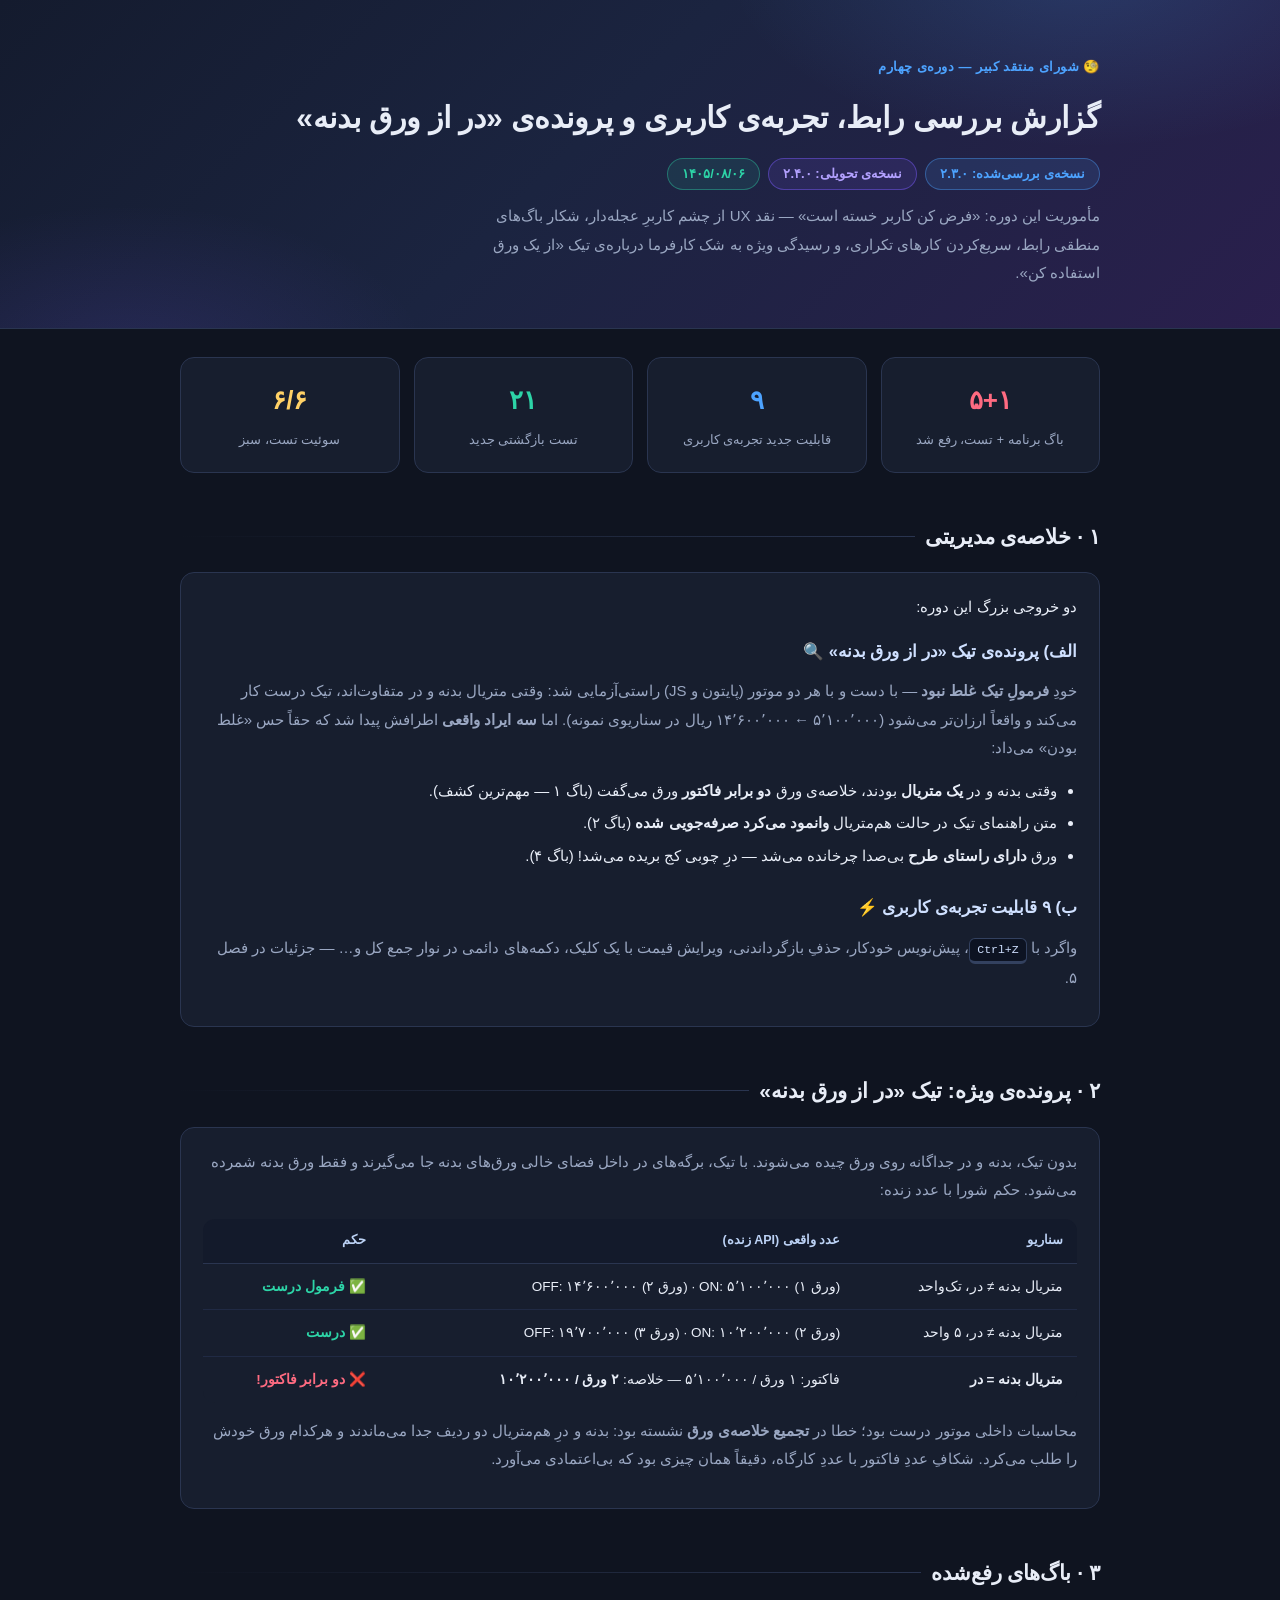
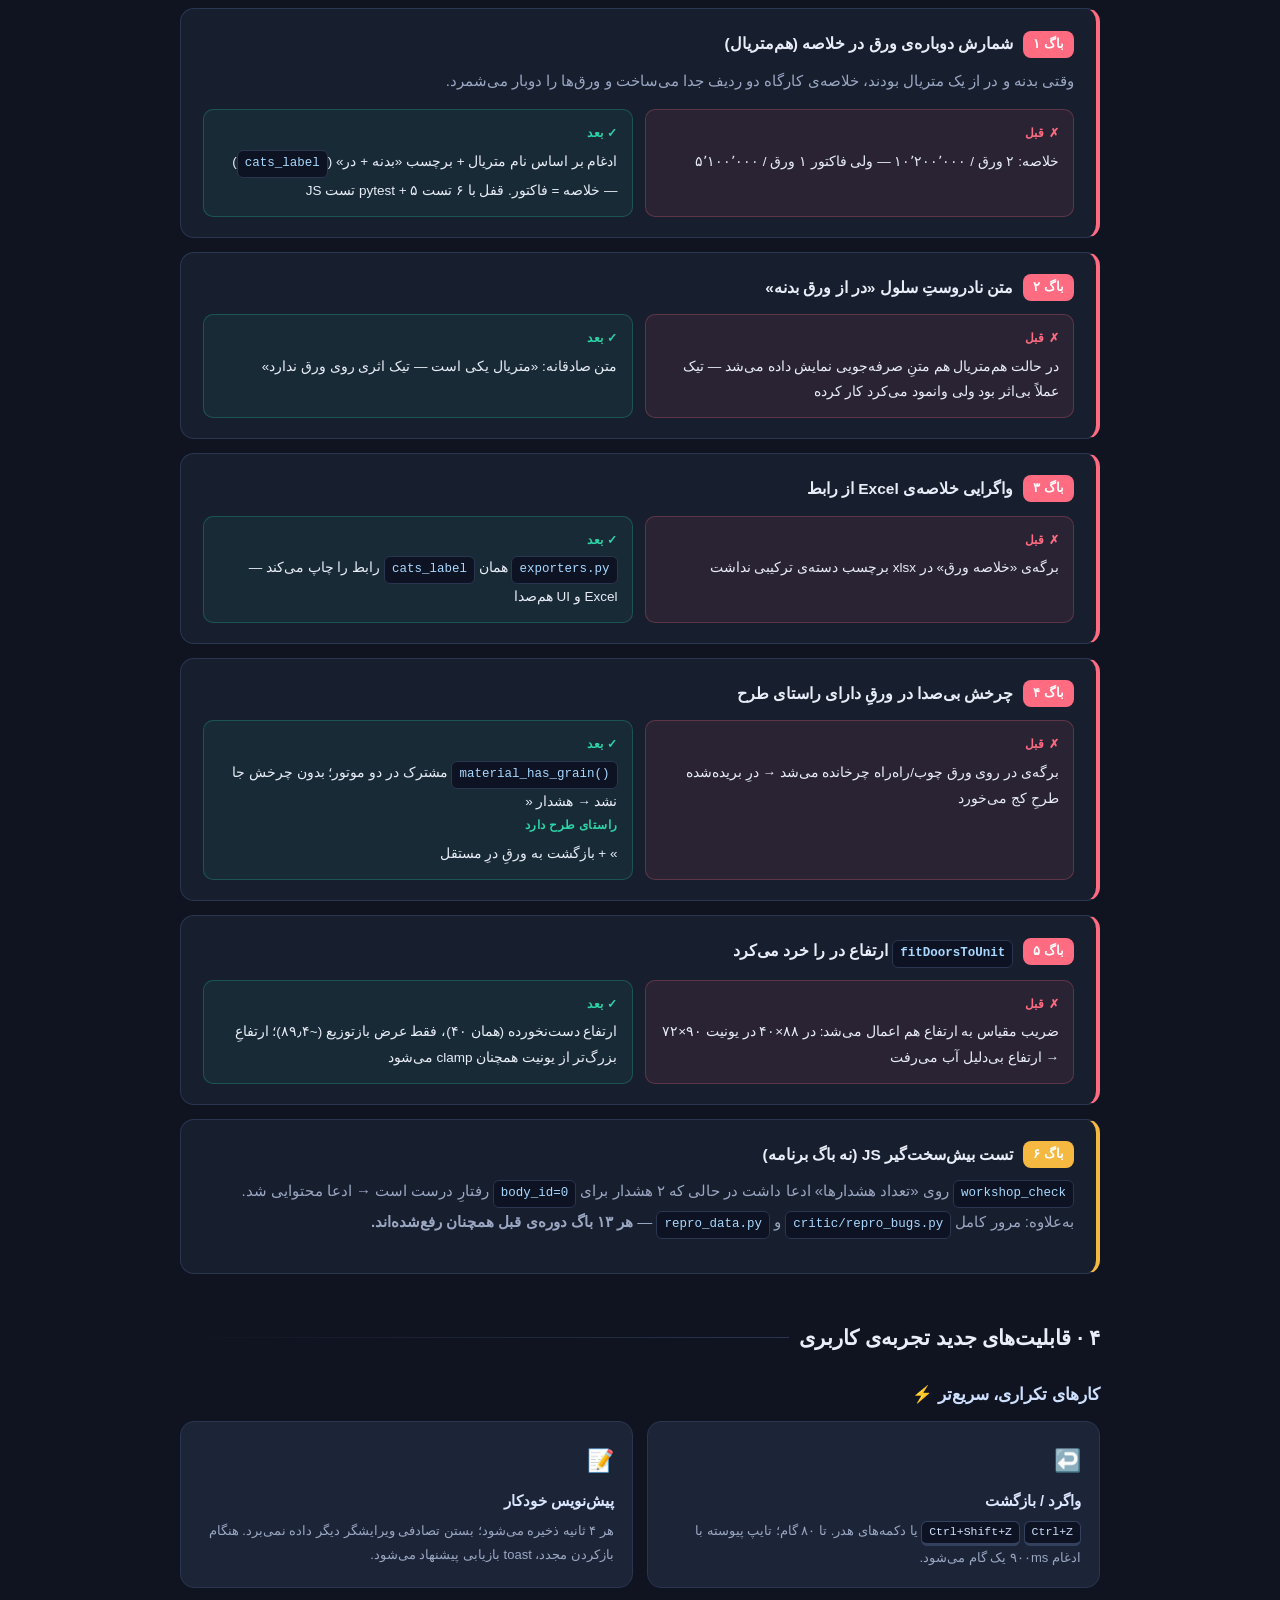
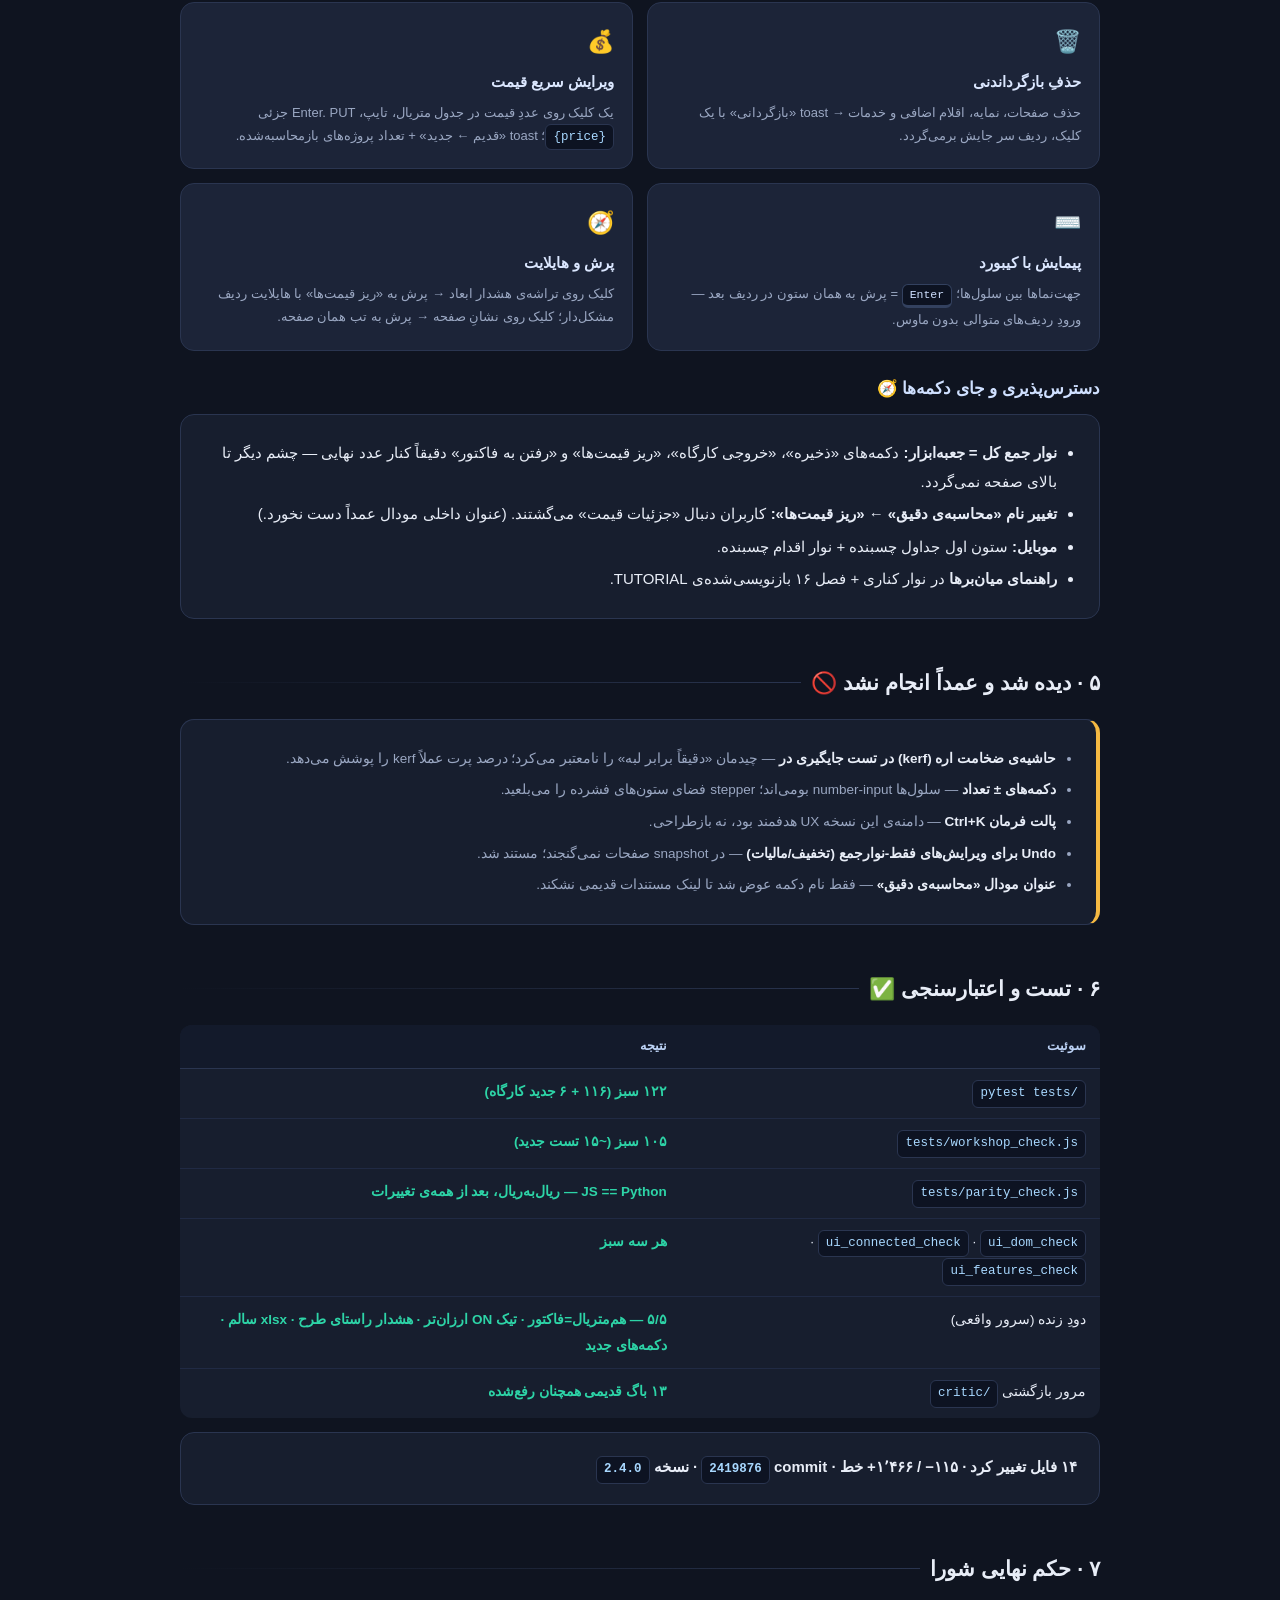
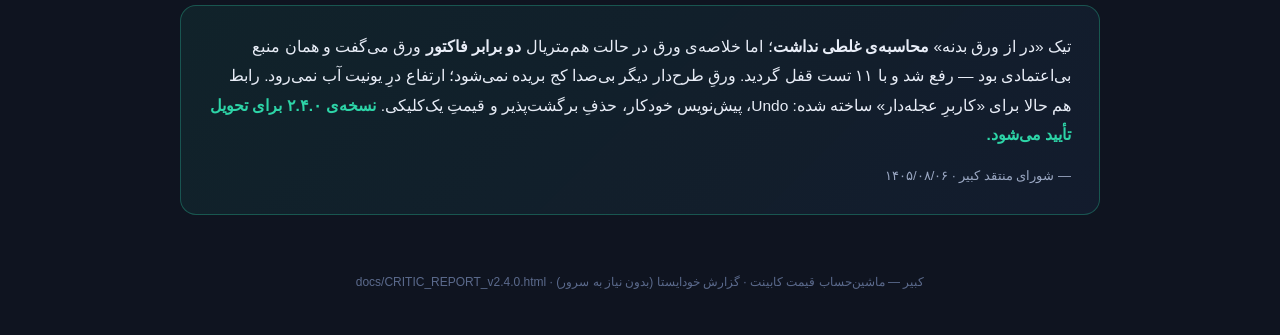
==== docs/CRITIC_REPORT_v2.4.0.html @ 5276d3ba "ui/ux tst1" ====
<!DOCTYPE html>
<html lang="fa" dir="rtl">
<head>
<meta charset="UTF-8">
<meta name="viewport" content="width=device-width, initial-scale=1.0">
<title>گزارش شورای منتقد — کبیر ۲.۴.۰</title>
<style>
  :root{
    --bg:#0f1420; --card:#171e2e; --card2:#1c2438; --line:#2a3550;
    --txt:#e8edf7; --mut:#9aa7c2; --acc:#4da3ff; --acc2:#7c5cff;
    --ok:#2dd4a7; --warn:#f5b942; --bad:#ff6b81; --gold:#ffd166;
  }
  *{box-sizing:border-box;margin:0;padding:0}
  body{
    background:var(--bg); color:var(--txt); line-height:1.9;
    font-family:"Vazirmatn","Segoe UI",Tahoma,"Iranian Sans",sans-serif;
    font-size:15px; padding-bottom:60px;
  }
  .wrap{max-width:960px;margin:0 auto;padding:0 20px}
  /* ── hero ── */
  .hero{
    background:linear-gradient(135deg,#141b2e 0%,#1b2440 45%,#2a1f4d 100%);
    border-bottom:1px solid var(--line); padding:52px 0 40px; position:relative; overflow:hidden;
  }
  .hero::before{
    content:""; position:absolute; inset:0;
    background:radial-gradient(600px 300px at 85% -10%, rgba(77,163,255,.18), transparent 60%),
               radial-gradient(500px 260px at 10% 110%, rgba(124,92,255,.14), transparent 60%);
  }
  .hero .wrap{position:relative}
  .kicker{color:var(--acc);font-weight:700;letter-spacing:.5px;font-size:13px}
  h1{font-size:30px;margin:8px 0 6px;font-weight:800}
  .ver{display:inline-flex;align-items:center;gap:8px;margin-top:6px}
  .pill{
    background:rgba(77,163,255,.12);border:1px solid rgba(77,163,255,.4);color:var(--acc);
    border-radius:999px;padding:3px 14px;font-size:13px;font-weight:700;
  }
  .pill.g{background:rgba(45,212,167,.1);border-color:rgba(45,212,167,.4);color:var(--ok)}
  .pill.p{background:rgba(124,92,255,.12);border-color:rgba(124,92,255,.45);color:#b3a1ff}
  .hero p{color:var(--mut);max-width:640px;margin-top:12px}
  /* ── stat cards ── */
  .stats{display:grid;grid-template-columns:repeat(4,1fr);gap:14px;margin:28px 0 8px}
  .stat{
    background:var(--card);border:1px solid var(--line);border-radius:14px;
    padding:18px 16px;text-align:center;
  }
  .stat b{display:block;font-size:26px;font-weight:800}
  .stat span{color:var(--mut);font-size:12.5px}
  .stat .c1{color:var(--bad)} .stat .c2{color:var(--acc)} .stat .c3{color:var(--ok)} .stat .c4{color:var(--gold)}
  /* ── sections ── */
  section{margin-top:44px}
  h2{
    font-size:21px;font-weight:800;margin-bottom:16px;
    display:flex;align-items:center;gap:10px;
  }
  h2::after{content:"";flex:1;height:1px;background:linear-gradient(to left,var(--line),transparent)}
  h3{font-size:16.5px;margin:22px 0 10px;color:#cfe0ff}
  p.lead{color:var(--mut);margin-bottom:14px}
  .card{
    background:var(--card);border:1px solid var(--line);border-radius:14px;
    padding:20px 22px;margin-bottom:14px;
  }
  /* ── bug cards ── */
  .bug{border-right:4px solid var(--bad)}
  .bug .bh{display:flex;align-items:center;gap:10px;flex-wrap:wrap;margin-bottom:8px}
  .bnum{
    background:var(--bad);color:#fff;font-weight:800;border-radius:8px;
    padding:1px 10px;font-size:13px;
  }
  .btitle{font-weight:800;font-size:15.5px}
  .ba{display:grid;grid-template-columns:1fr 1fr;gap:12px;margin-top:12px}
  .ba>div{border-radius:10px;padding:12px 14px;font-size:13.5px}
  .before{background:rgba(255,107,129,.08);border:1px solid rgba(255,107,129,.25)}
  .after{background:rgba(45,212,167,.07);border:1px solid rgba(45,212,167,.25)}
  .ba b{display:block;margin-bottom:4px;font-size:12px;letter-spacing:.4px}
  .before b{color:var(--bad)} .after b{color:var(--ok)}
  code{
    background:#0d1322;border:1px solid var(--line);border-radius:6px;
    padding:1px 7px;font-size:12.5px;direction:ltr;display:inline-block;
    font-family:Consolas,Menlo,monospace;color:#a8d8ff;
  }
  /* ── feature grid ── */
  .grid2{display:grid;grid-template-columns:1fr 1fr;gap:14px}
  .feat{
    background:var(--card2);border:1px solid var(--line);border-radius:14px;padding:18px;
  }
  .feat .ic{font-size:22px;margin-bottom:6px;display:block}
  .feat b{display:block;margin-bottom:4px;font-size:14.5px;color:#dbe7ff}
  .feat p{color:var(--mut);font-size:13px;line-height:1.8}
  .kbd{
    background:#0d1322;border:1px solid #33415f;border-bottom-width:3px;border-radius:6px;
    padding:0 7px;font-size:11.5px;font-family:Consolas,monospace;color:#cfe0ff;direction:ltr;display:inline-block;
  }
  /* ── tables ── */
  table{width:100%;border-collapse:collapse;font-size:13.5px;background:var(--card);border-radius:12px;overflow:hidden}
  th{background:#131a2b;color:#bcd2f5;text-align:right;padding:10px 14px;font-size:12.5px;border-bottom:1px solid var(--line)}
  td{padding:10px 14px;border-bottom:1px solid #202a44;vertical-align:top}
  tr:last-child td{border-bottom:none}
  .ok{color:var(--ok);font-weight:700} .bad{color:var(--bad);font-weight:700}
  /* ── verdict ── */
  .verdict{
    background:linear-gradient(135deg,rgba(45,212,167,.08),rgba(77,163,255,.06));
    border:1px solid rgba(45,212,167,.3);border-radius:16px;padding:26px 28px;margin-top:10px;
  }
  .verdict p{font-size:15.5px}
  .verdict .sig{color:var(--mut);font-size:13px;margin-top:14px}
  .skip{border-right:4px solid var(--warn)}
  .skip li{margin:6px 18px 6px 0;color:var(--mut);font-size:13.5px}
  .skip b{color:var(--txt)}
  ul.tight li{margin:4px 20px 4px 0}
  footer{color:#5b6a8c;text-align:center;font-size:12px;margin-top:56px}
  .num{direction:ltr;display:inline-block;font-variant-numeric:tabular-nums}
  @media (max-width:720px){
    .stats{grid-template-columns:repeat(2,1fr)}
    .grid2{grid-template-columns:1fr}
    .ba{grid-template-columns:1fr}
    h1{font-size:24px}
  }
</style>
</head>
<body>

<div class="hero">
  <div class="wrap">
    <span class="kicker">🧐 شورای منتقد کبیر — دوره‌ی چهارم</span>
    <h1>گزارش بررسی رابط، تجربه‌ی کاربری و پرونده‌ی «در از ورق بدنه»</h1>
    <div class="ver">
      <span class="pill">نسخه‌ی بررسی‌شده: ۲.۳.۰</span>
      <span class="pill p">نسخه‌ی تحویلی: ۲.۴.۰</span>
      <span class="pill g">۱۴۰۵/۰۸/۰۶</span>
    </div>
    <p>مأموریت این دوره: «فرض کن کاربر خسته است» — نقد UX از چشم کاربرِ عجله‌دار،
    شکار باگ‌های منطقی رابط، سریع‌کردن کارهای تکراری، و رسیدگی ویژه به شک کارفرما
    درباره‌ی تیک «از یک ورق استفاده کن».</p>
  </div>
</div>

<div class="wrap">

  <div class="stats">
    <div class="stat"><b class="c1">۵+۱</b><span>باگ برنامه + تست، رفع شد</span></div>
    <div class="stat"><b class="c2">۹</b><span>قابلیت جدید تجربه‌ی کاربری</span></div>
    <div class="stat"><b class="c3">۲۱</b><span>تست بازگشتی جدید</span></div>
    <div class="stat"><b class="c4">۶/۶</b><span>سوئیت تست، سبز</span></div>
  </div>

  <!-- ════ ۱ خلاصه ════ -->
  <section>
    <h2>۱ · خلاصه‌ی مدیریتی</h2>
    <div class="card">
      <p>دو خروجی بزرگ این دوره:</p>
      <h3 style="margin-top:14px">الف) پرونده‌ی تیک «در از ورق بدنه» 🔍</h3>
      <p class="lead">خودِ <b>فرمولِ تیک غلط نبود</b> — با دست و با هر دو موتور (پایتون و JS)
      راستی‌آزمایی شد: وقتی متریال بدنه و در متفاوت‌اند، تیک درست کار می‌کند و واقعاً
      ارزان‌تر می‌شود (<span class="num">۱۴٬۶۰۰٬۰۰۰ ← ۵٬۱۰۰٬۰۰۰</span> ریال در سناریوی نمونه).
      اما <b>سه ایراد واقعی</b> اطرافش پیدا شد که حقاً حس «غلط بودن» می‌داد:</p>
      <ul class="tight lead">
        <li>وقتی بدنه و در <b>یک متریال</b> بودند، خلاصه‌ی ورق <b>دو برابر فاکتور</b> ورق می‌گفت (باگ ۱ — مهم‌ترین کشف).</li>
        <li>متن راهنمای تیک در حالت هم‌متریال <b>وانمود می‌کرد صرفه‌جویی شده</b> (باگ ۲).</li>
        <li>ورق <b>دارای راستای طرح</b> بی‌صدا چرخانده می‌شد — درِ چوبی کج بریده می‌شد! (باگ ۴).</li>
      </ul>
      <h3>ب) ۹ قابلیت تجربه‌ی کاربری ⚡</h3>
      <p class="lead">واگرد با <span class="kbd">Ctrl+Z</span>، پیش‌نویس خودکار، حذفِ بازگرداندنی،
      ویرایش قیمت با یک کلیک، دکمه‌های دائمی در نوار جمع کل و… — جزئیات در فصل ۵.</p>
    </div>
  </section>

  <!-- ════ ۲ پرونده تیک ════ -->
  <section>
    <h2>۲ · پرونده‌ی ویژه: تیک «در از ورق بدنه»</h2>
    <div class="card">
      <p class="lead">بدون تیک، بدنه و در جداگانه روی ورق چیده می‌شوند. با تیک، برگه‌های در داخل
      فضای خالی ورق‌های بدنه جا می‌گیرند و فقط ورق بدنه شمرده می‌شود. حکم شورا با عدد زنده:</p>
      <table>
        <tr><th>سناریو</th><th>عدد واقعی (API زنده)</th><th>حکم</th></tr>
        <tr>
          <td>متریال بدنه ≠ در، تک‌واحد</td>
          <td><span class="num">OFF: ۱۴٬۶۰۰٬۰۰۰ (۲ ورق) · ON: ۵٬۱۰۰٬۰۰۰ (۱ ورق)</span></td>
          <td class="ok">✅ فرمول درست</td>
        </tr>
        <tr>
          <td>متریال بدنه ≠ در، ۵ واحد</td>
          <td><span class="num">OFF: ۱۹٬۷۰۰٬۰۰۰ (۳ ورق) · ON: ۱۰٬۲۰۰٬۰۰۰ (۲ ورق)</span></td>
          <td class="ok">✅ درست</td>
        </tr>
        <tr>
          <td><b>متریال بدنه = در</b></td>
          <td>فاکتور: ۱ ورق / <span class="num">۵٬۱۰۰٬۰۰۰</span> — خلاصه: <b>۲ ورق / <span class="num">۱۰٬۲۰۰٬۰۰۰</span></b></td>
          <td class="bad">❌ دو برابر فاکتور!</td>
        </tr>
      </table>
      <p class="lead" style="margin-top:14px">محاسبات داخلی موتور درست بود؛ خطا در <b>تجمیع خلاصه‌ی ورق</b>
      نشسته بود: بدنه و درِ هم‌متریال دو ردیف جدا می‌ماندند و هرکدام ورق خودش را طلب می‌کرد.
      شکافِ عددِ فاکتور با عددِ کارگاه، دقیقاً همان چیزی بود که بی‌اعتمادی می‌آورد.</p>
    </div>
  </section>

  <!-- ════ ۳ باگ‌ها ════ -->
  <section>
    <h2>۳ · باگ‌های رفع‌شده</h2>

    <div class="card bug">
      <div class="bh"><span class="bnum">باگ ۱</span><span class="btitle">شمارش دوباره‌ی ورق در خلاصه (هم‌متریال)</span></div>
      <p class="lead">وقتی بدنه و در از یک متریال بودند، خلاصه‌ی کارگاه دو ردیف جدا می‌ساخت و ورق‌ها را دوبار می‌شمرد.</p>
      <div class="ba">
        <div class="before"><b>✗ قبل</b>خلاصه: ۲ ورق / <span class="num">۱۰٬۲۰۰٬۰۰۰</span> — ولی فاکتور ۱ ورق / <span class="num">۵٬۱۰۰٬۰۰۰</span></div>
        <div class="after"><b>✓ بعد</b>ادغام بر اساس نام متریال + برچسب «بدنه + در» (<code>cats_label</code>) — خلاصه = فاکتور. قفل با ۶ تست pytest + ۵ تست JS</div>
      </div>
    </div>

    <div class="card bug">
      <div class="bh"><span class="bnum">باگ ۲</span><span class="btitle">متن نادروستِ سلول «در از ورق بدنه»</span></div>
      <div class="ba">
        <div class="before"><b>✗ قبل</b>در حالت هم‌متریال هم متنِ صرفه‌جویی نمایش داده می‌شد — تیک عملاً بی‌اثر بود ولی وانمود می‌کرد کار کرده</div>
        <div class="after"><b>✓ بعد</b>متن صادقانه: «متریال یکی است — تیک اثری روی ورق ندارد»</div>
      </div>
    </div>

    <div class="card bug">
      <div class="bh"><span class="bnum">باگ ۳</span><span class="btitle">واگرایی خلاصه‌ی Excel از رابط</span></div>
      <div class="ba">
        <div class="before"><b>✗ قبل</b>برگه‌ی «خلاصه ورق» در xlsx برچسب دسته‌ی ترکیبی نداشت</div>
        <div class="after"><b>✓ بعد</b><code>exporters.py</code> همان <code>cats_label</code> رابط را چاپ می‌کند — Excel و UI هم‌صدا</div>
      </div>
    </div>

    <div class="card bug">
      <div class="bh"><span class="bnum">باگ ۴</span><span class="btitle">چرخش بی‌صدا در ورقِ دارای راستای طرح</span></div>
      <div class="ba">
        <div class="before"><b>✗ قبل</b>برگه‌ی در روی ورق چوب/راه‌راه چرخانده می‌شد → درِ بریده‌شده طرحِ کج می‌خورد</div>
        <div class="after"><b>✓ بعد</b><code>material_has_grain()</code> مشترک در دو موتور؛ بدون چرخش جا نشد → هشدار «<b>راستای طرح دارد</b>» + بازگشت به ورقِ درِ مستقل</div>
      </div>
    </div>

    <div class="card bug">
      <div class="bh"><span class="bnum">باگ ۵</span><span class="btitle"><code>fitDoorsToUnit</code> ارتفاع در را خرد می‌کرد</span></div>
      <div class="ba">
        <div class="before"><b>✗ قبل</b>ضریب مقیاس به ارتفاع هم اعمال می‌شد: در ۸۸×۴۰ در یونیت ۹۰×۷۲ → ارتفاع بی‌دلیل آب می‌رفت</div>
        <div class="after"><b>✓ بعد</b>ارتفاع دست‌نخورده (همان ۴۰)، فقط عرض بازتوزیع (~۸۹٫۴)؛ ارتفاعِ بزرگ‌تر از یونیت همچنان clamp می‌شود</div>
      </div>
    </div>

    <div class="card bug" style="border-right-color:var(--warn)">
      <div class="bh"><span class="bnum" style="background:var(--warn)">باگ ۶</span><span class="btitle">تست بیش‌سخت‌گیر JS (نه باگ برنامه)</span></div>
      <p class="lead"><code>workshop_check</code> روی «تعداد هشدارها» ادعا داشت در حالی که ۲ هشدار برای
      <code>body_id=0</code> رفتارِ درست است → ادعا محتوایی شد.
      به‌علاوه: مرور کامل <code>critic/repro_bugs.py</code> و <code>repro_data.py</code> — <b>هر ۱۳ باگ دوره‌ی قبل همچنان رفع‌شده‌اند.</b></p>
    </div>
  </section>

  <!-- ════ ۴ قابلیت‌ها ════ -->
  <section>
    <h2>۴ · قابلیت‌های جدید تجربه‌ی کاربری</h2>
    <h3>کارهای تکراری، سریع‌تر ⚡</h3>
    <div class="grid2">
      <div class="feat"><span class="ic">↩️</span><b>واگرد / بازگشت</b>
        <p><span class="kbd">Ctrl+Z</span> <span class="kbd">Ctrl+Shift+Z</span> یا دکمه‌های هدر. تا ۸۰ گام؛ تایپ پیوسته با ادغام ۹۰۰ms یک گام می‌شود.</p></div>
      <div class="feat"><span class="ic">📝</span><b>پیش‌نویس خودکار</b>
        <p>هر ۴ ثانیه ذخیره می‌شود؛ بستن تصادفی ویرایشگر دیگر داده نمی‌برد. هنگام بازکردن مجدد، toast بازیابی پیشنهاد می‌شود.</p></div>
      <div class="feat"><span class="ic">🗑️</span><b>حذفِ بازگرداندنی</b>
        <p>حذف صفحات، نمایه، اقلام اضافی و خدمات → toast «بازگردانی» با یک کلیک، ردیف سر جایش برمی‌گردد.</p></div>
      <div class="feat"><span class="ic">💰</span><b>ویرایش سریع قیمت</b>
        <p>یک کلیک روی عددِ قیمت در جدول متریال، تایپ، Enter. PUT جزئی <code>{price}</code>؛ toast «قدیم ← جدید» + تعداد پروژه‌های بازمحاسبه‌شده.</p></div>
      <div class="feat"><span class="ic">⌨️</span><b>پیمایش با کیبورد</b>
        <p>جهت‌نماها بین سلول‌ها؛ <span class="kbd">Enter</span> = پرش به همان ستون در ردیف بعد — ورودِ ردیف‌های متوالی بدون ماوس.</p></div>
      <div class="feat"><span class="ic">🧭</span><b>پرش و هایلایت</b>
        <p>کلیک روی تراشه‌ی هشدار ابعاد → پرش به «ریز قیمت‌ها» با هایلایت ردیف مشکل‌دار؛ کلیک روی نشانِ صفحه → پرش به تب همان صفحه.</p></div>
    </div>
    <h3>دسترس‌پذیری و جای دکمه‌ها 🧭</h3>
    <div class="card">
      <ul class="tight lead">
        <li><b>نوار جمع کل = جعبه‌ابزار:</b> دکمه‌های «ذخیره»، «خروجی کارگاه»، «ریز قیمت‌ها» و «رفتن به فاکتور» دقیقاً کنار عدد نهایی — چشم دیگر تا بالای صفحه نمی‌گردد.</li>
        <li><b>تغییر نام «محاسبه‌ی دقیق» ← «ریز قیمت‌ها»:</b> کاربران دنبال «جزئیات قیمت» می‌گشتند. (عنوان داخلی مودال عمداً دست نخورد.)</li>
        <li><b>موبایل:</b> ستون اول جداول چسبنده + نوار اقدام چسبنده.</li>
        <li><b>راهنمای میان‌برها</b> در نوار کناری + فصل ۱۶ بازنویسی‌شده‌ی TUTORIAL.</li>
      </ul>
    </div>
  </section>

  <!-- ════ ۵ رد شده‌ها ════ -->
  <section>
    <h2>۵ · دیده شد و عمداً انجام نشد 🚫</h2>
    <div class="card skip">
      <ul>
        <li><b>حاشیه‌ی ضخامت اره (kerf) در تست جایگیری در</b> — چیدمان «دقیقاً برابر لبه» را نامعتبر می‌کرد؛ درصد پرت عملاً kerf را پوشش می‌دهد.</li>
        <li><b>دکمه‌های ± تعداد</b> — سلول‌ها number-input بومی‌اند؛ stepper فضای ستون‌های فشرده را می‌بلعید.</li>
        <li><b>پالت فرمان Ctrl+K</b> — دامنه‌ی این نسخه UX هدفمند بود، نه بازطراحی.</li>
        <li><b>Undo برای ویرایش‌های فقط-نوارجمع (تخفیف/مالیات)</b> — در snapshot صفحات نمی‌گنجند؛ مستند شد.</li>
        <li><b>عنوان مودال «محاسبه‌ی دقیق»</b> — فقط نام دکمه عوض شد تا لینک مستندات قدیمی نشکند.</li>
      </ul>
    </div>
  </section>

  <!-- ════ ۶ تست ════ -->
  <section>
    <h2>۶ · تست و اعتبارسنجی ✅</h2>
    <table>
      <tr><th>سوئیت</th><th>نتیجه</th></tr>
      <tr><td><code>pytest tests/</code></td><td class="ok">۱۲۲ سبز (۱۱۶ + ۶ جدید کارگاه)</td></tr>
      <tr><td><code>tests/workshop_check.js</code></td><td class="ok">۱۰۵ سبز (~۱۵ تست جدید)</td></tr>
      <tr><td><code>tests/parity_check.js</code></td><td class="ok">JS == Python — ریال‌به‌ریال، بعد از همه‌ی تغییرات</td></tr>
      <tr><td><code>ui_dom_check</code> · <code>ui_connected_check</code> · <code>ui_features_check</code></td><td class="ok">هر سه سبز</td></tr>
      <tr><td>دودِ زنده (سرور واقعی)</td><td class="ok">۵/۵ — هم‌متریال=فاکتور · تیک ON ارزان‌تر · هشدار راستای طرح · xlsx سالم · دکمه‌های جدید</td></tr>
      <tr><td>مرور بازگشتی <code>critic/</code></td><td class="ok">۱۳ باگ قدیمی همچنان رفع‌شده</td></tr>
    </table>
    <div class="card" style="margin-top:14px">
      <p><b>۱۴ فایل تغییر کرد · <span class="num">+۱٬۴۶۶ / −۱۱۵</span> خط · commit <code>2419876</code> · نسخه <code>2.4.0</code></b></p>
    </div>
  </section>

  <!-- ════ ۷ حکم ════ -->
  <section>
    <h2>۷ · حکم نهایی شورا</h2>
    <div class="verdict">
      <p>تیک «در از ورق بدنه» <b>محاسبه‌ی غلطی نداشت</b>؛ اما خلاصه‌ی ورق در حالت هم‌متریال
      <b>دو برابر فاکتور</b> ورق می‌گفت و همان منبع بی‌اعتمادی بود — رفع شد و با ۱۱ تست قفل گردید.
      ورقِ طرح‌دار دیگر بی‌صدا کج بریده نمی‌شود؛ ارتفاع درِ یونیت آب نمی‌رود.
      رابط هم حالا برای «کاربرِ عجله‌دار» ساخته شده: Undo، پیش‌نویس خودکار، حذفِ برگشت‌پذیر
      و قیمتِ یک‌کلیکی. <b class="ok">نسخه‌ی ۲.۴.۰ برای تحویل تأیید می‌شود.</b></p>
      <p class="sig">— شورای منتقد کبیر · ۱۴۰۵/۰۸/۰۶</p>
    </div>
  </section>

  <footer>کبیر — ماشین‌حساب قیمت کابینت · گزارش خودایستا (بدون نیاز به سرور) · docs/CRITIC_REPORT_v2.4.0.html</footer>
</div>
</body>
</html>
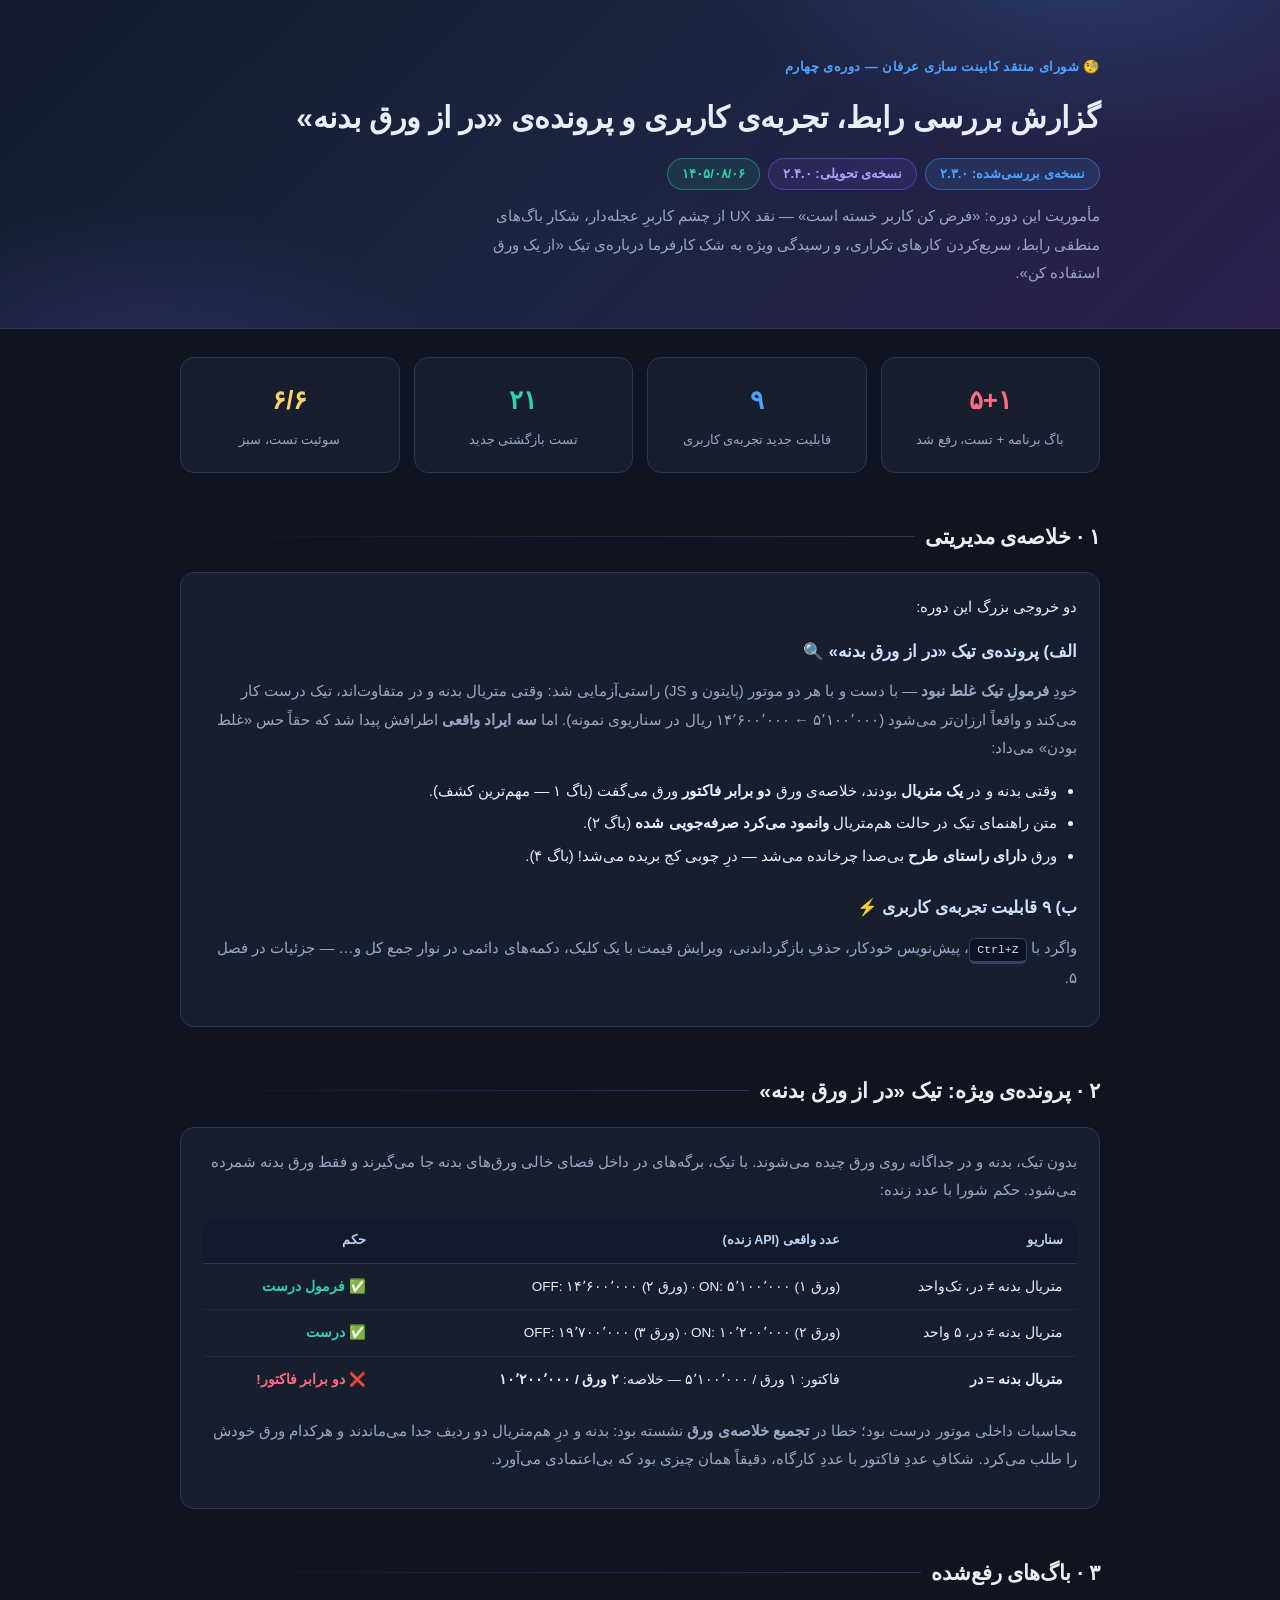
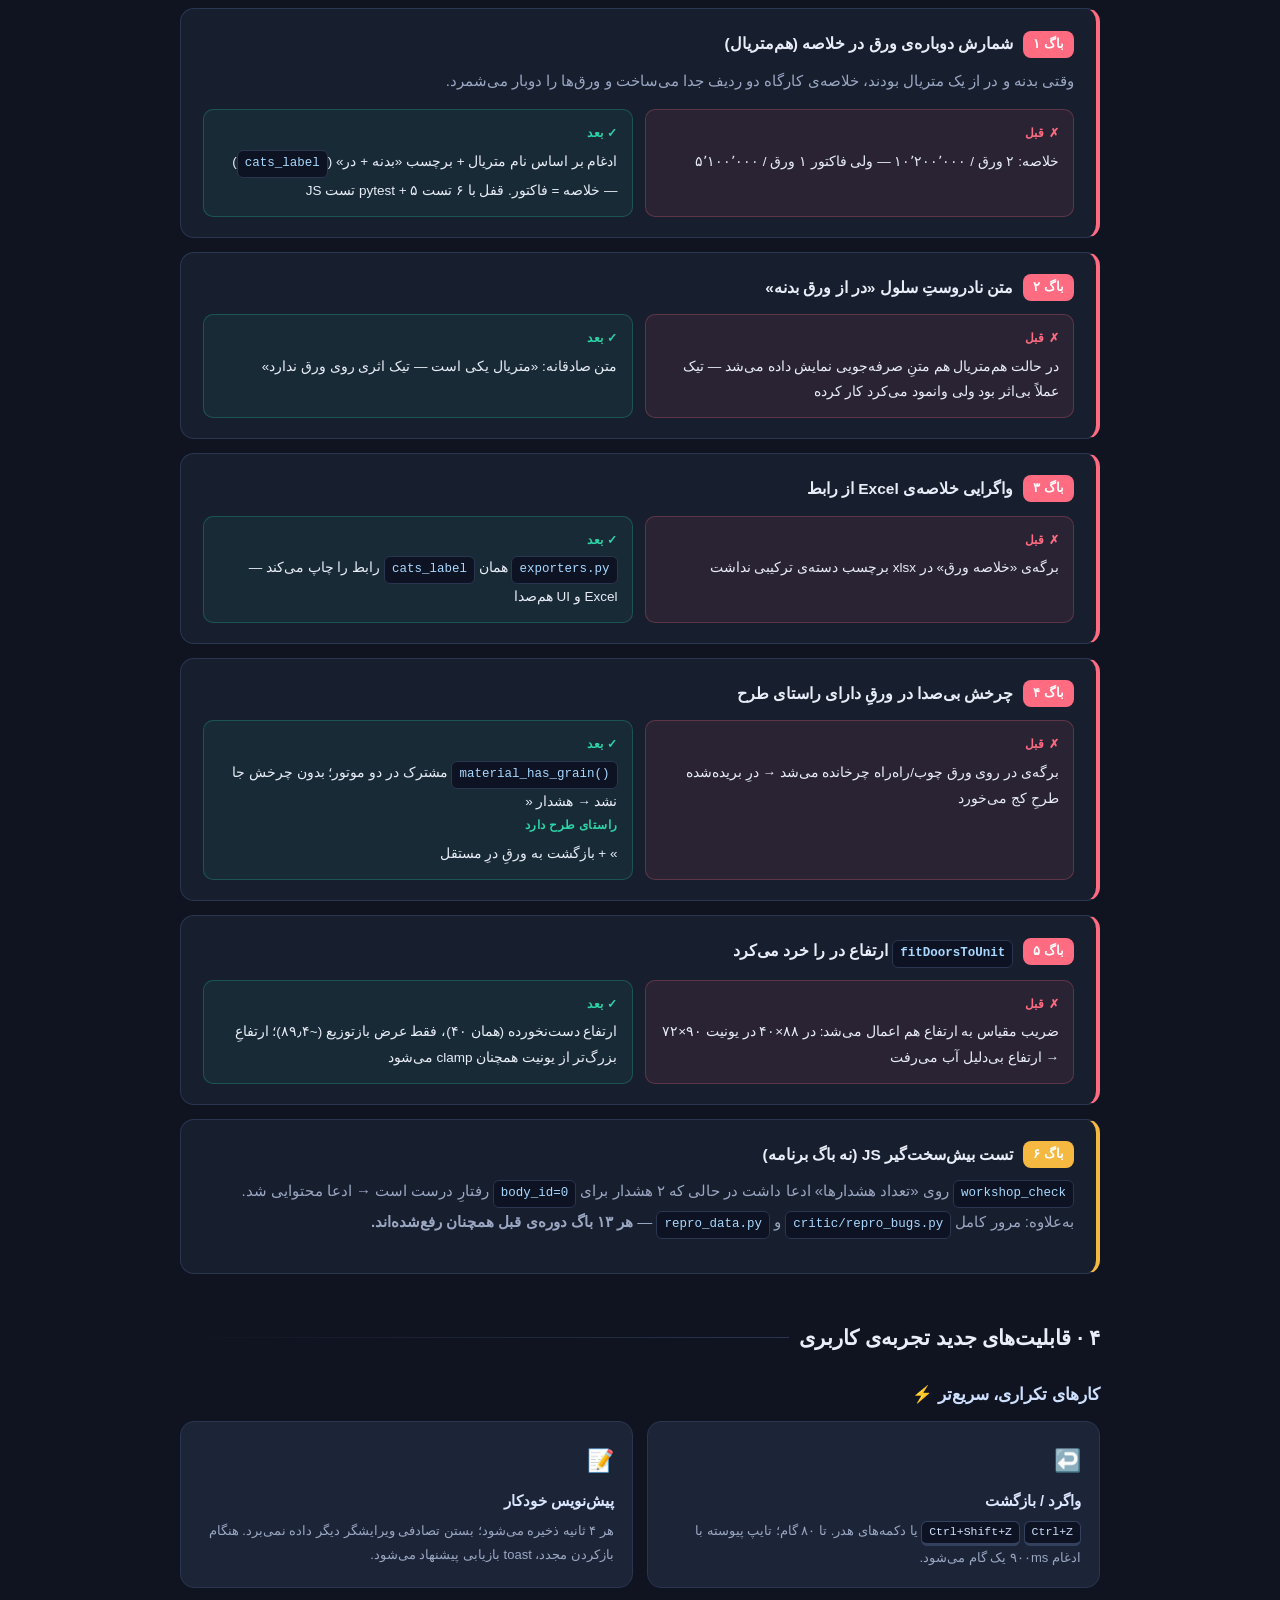
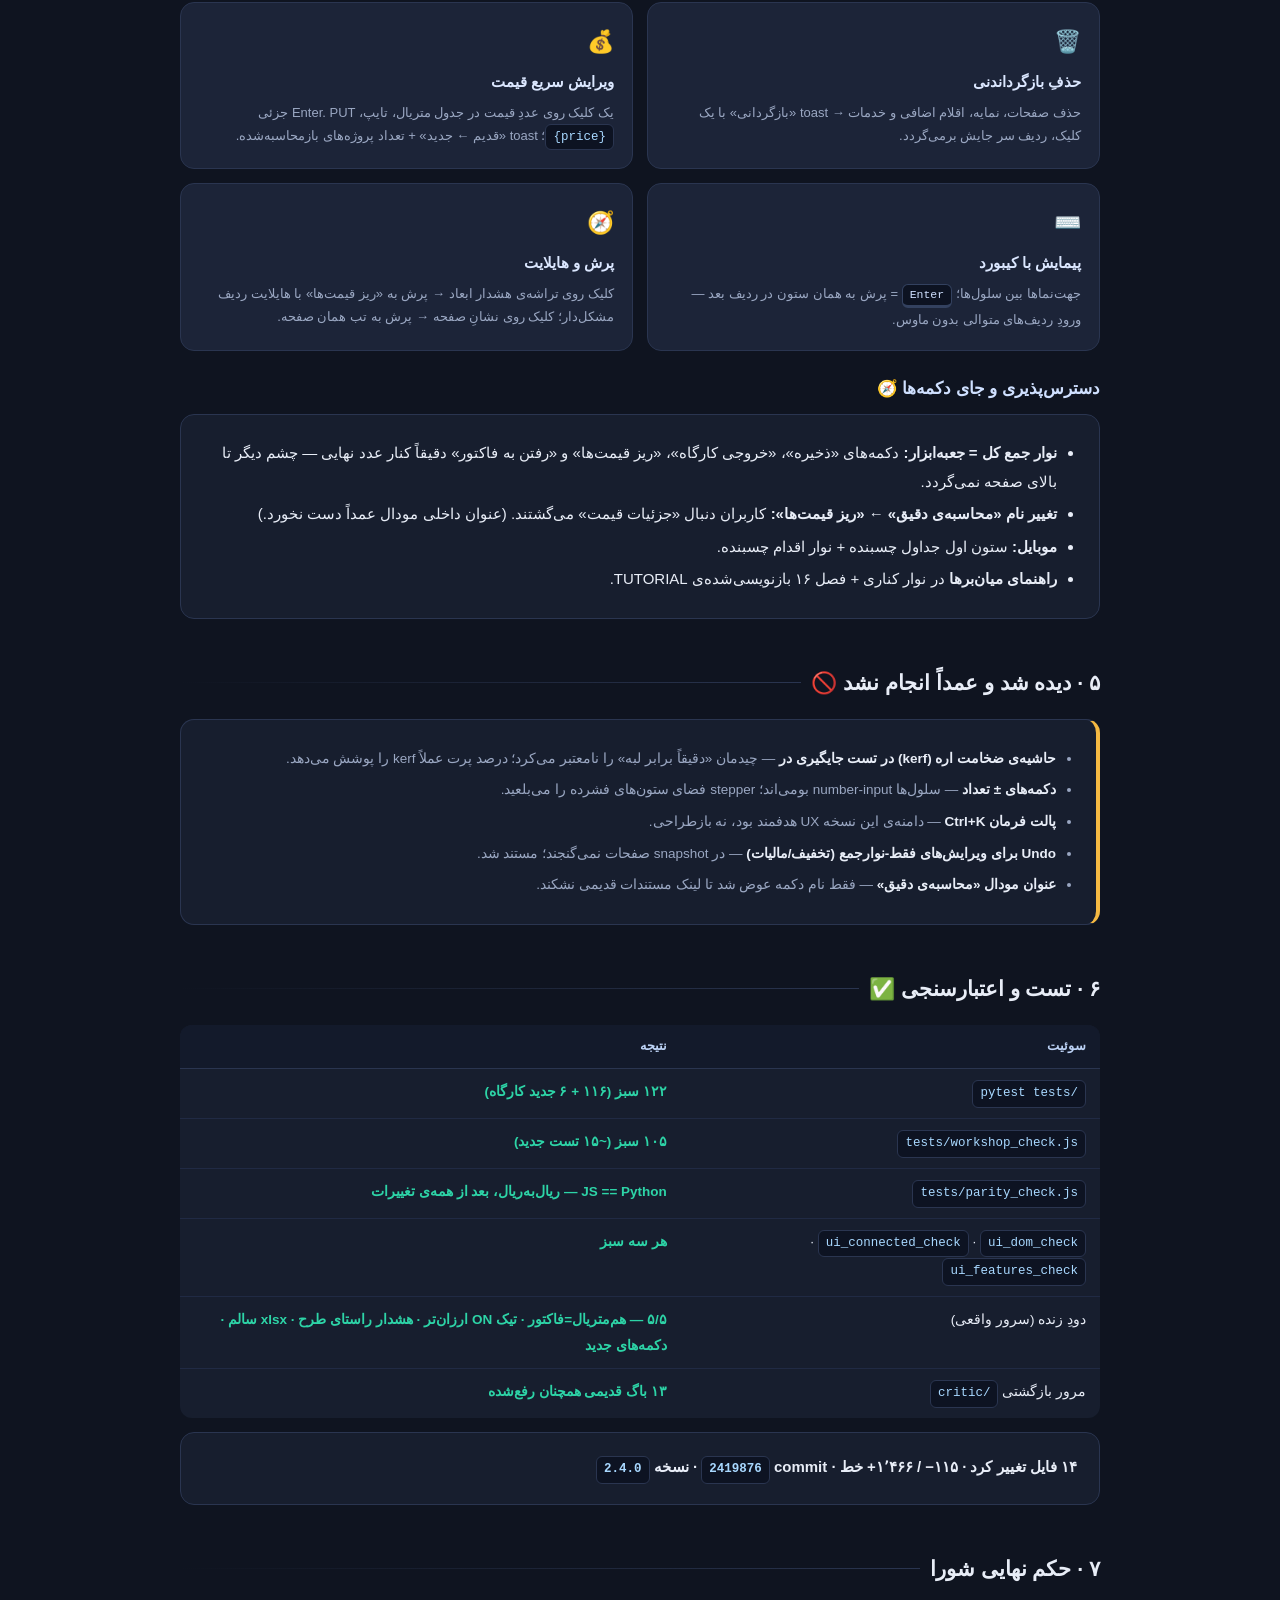
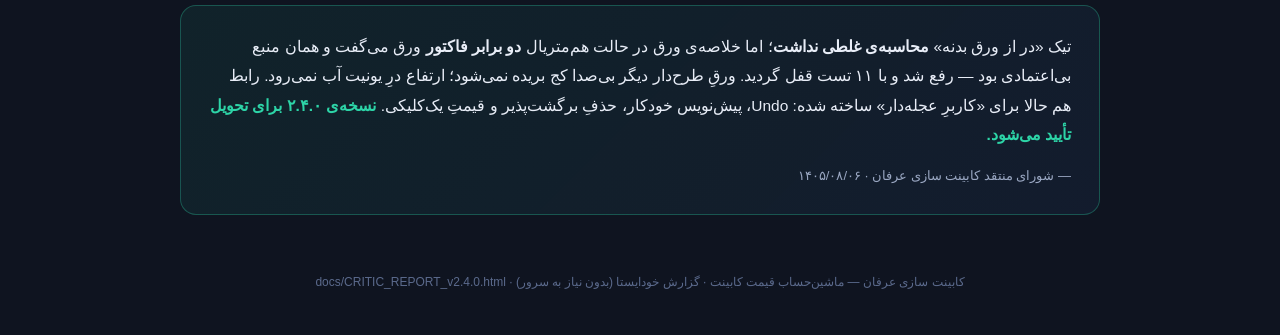
==== commit dc7e97b9: "Add files via upload" ====
--- a/docs/CRITIC_REPORT_v2.4.0.html
+++ b/docs/CRITIC_REPORT_v2.4.0.html
@@ -3,7 +3,7 @@
 <head>
 <meta charset="UTF-8">
 <meta name="viewport" content="width=device-width, initial-scale=1.0">
-<title>گزارش شورای منتقد — کبیر ۲.۴.۰</title>
+<title>گزارش شورای منتقد — کابینت سازی عرفان ۲.۴.۰</title>
 <style>
   :root{
     --bg:#0f1420; --card:#171e2e; --card2:#1c2438; --line:#2a3550;
@@ -122,7 +122,7 @@
 
 <div class="hero">
   <div class="wrap">
-    <span class="kicker">🧐 شورای منتقد کبیر — دوره‌ی چهارم</span>
+    <span class="kicker">🧐 شورای منتقد کابینت سازی عرفان — دوره‌ی چهارم</span>
     <h1>گزارش بررسی رابط، تجربه‌ی کاربری و پرونده‌ی «در از ورق بدنه»</h1>
     <div class="ver">
       <span class="pill">نسخه‌ی بررسی‌شده: ۲.۳.۰</span>
@@ -317,11 +317,11 @@
       ورقِ طرح‌دار دیگر بی‌صدا کج بریده نمی‌شود؛ ارتفاع درِ یونیت آب نمی‌رود.
       رابط هم حالا برای «کاربرِ عجله‌دار» ساخته شده: Undo، پیش‌نویس خودکار، حذفِ برگشت‌پذیر
       و قیمتِ یک‌کلیکی. <b class="ok">نسخه‌ی ۲.۴.۰ برای تحویل تأیید می‌شود.</b></p>
-      <p class="sig">— شورای منتقد کبیر · ۱۴۰۵/۰۸/۰۶</p>
-    </div>
-  </section>
-
-  <footer>کبیر — ماشین‌حساب قیمت کابینت · گزارش خودایستا (بدون نیاز به سرور) · docs/CRITIC_REPORT_v2.4.0.html</footer>
+      <p class="sig">— شورای منتقد کابینت سازی عرفان · ۱۴۰۵/۰۸/۰۶</p>
+    </div>
+  </section>
+
+  <footer>کابینت سازی عرفان — ماشین‌حساب قیمت کابینت · گزارش خودایستا (بدون نیاز به سرور) · docs/CRITIC_REPORT_v2.4.0.html</footer>
 </div>
 </body>
 </html>
